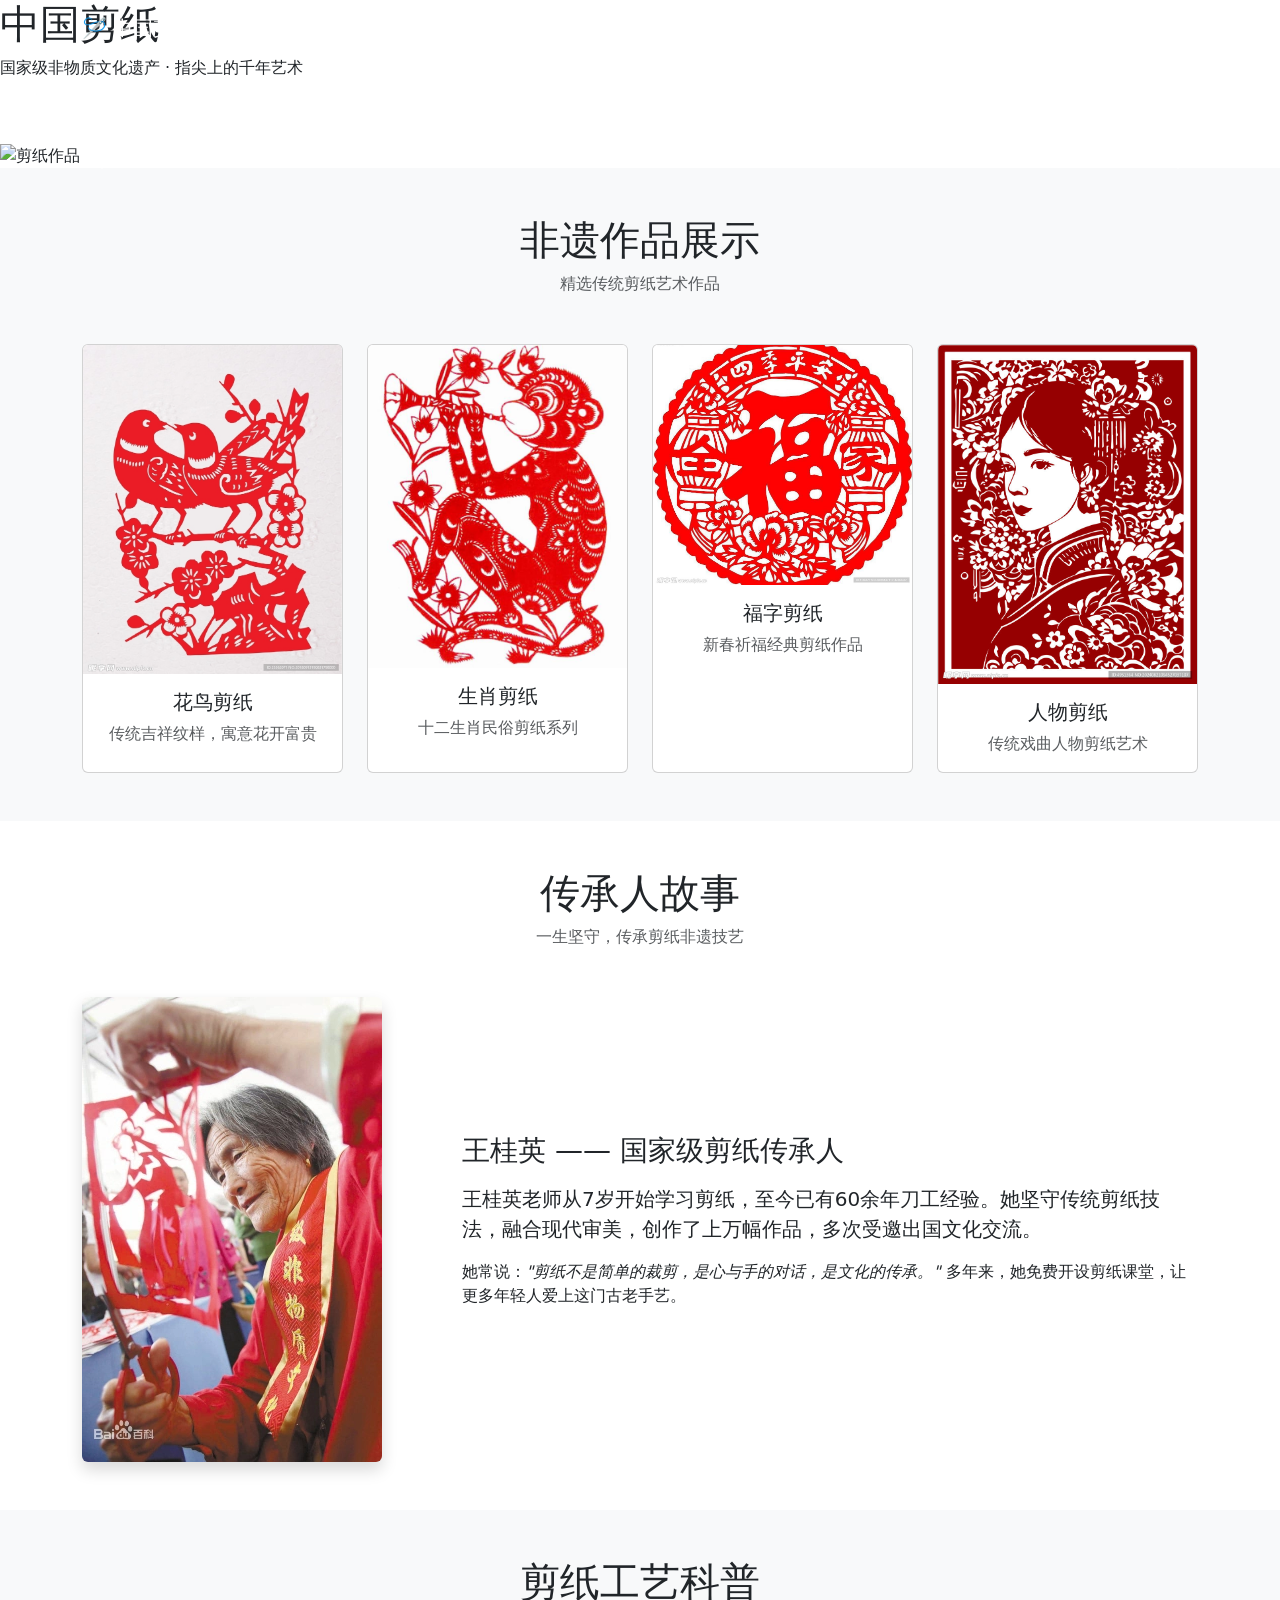
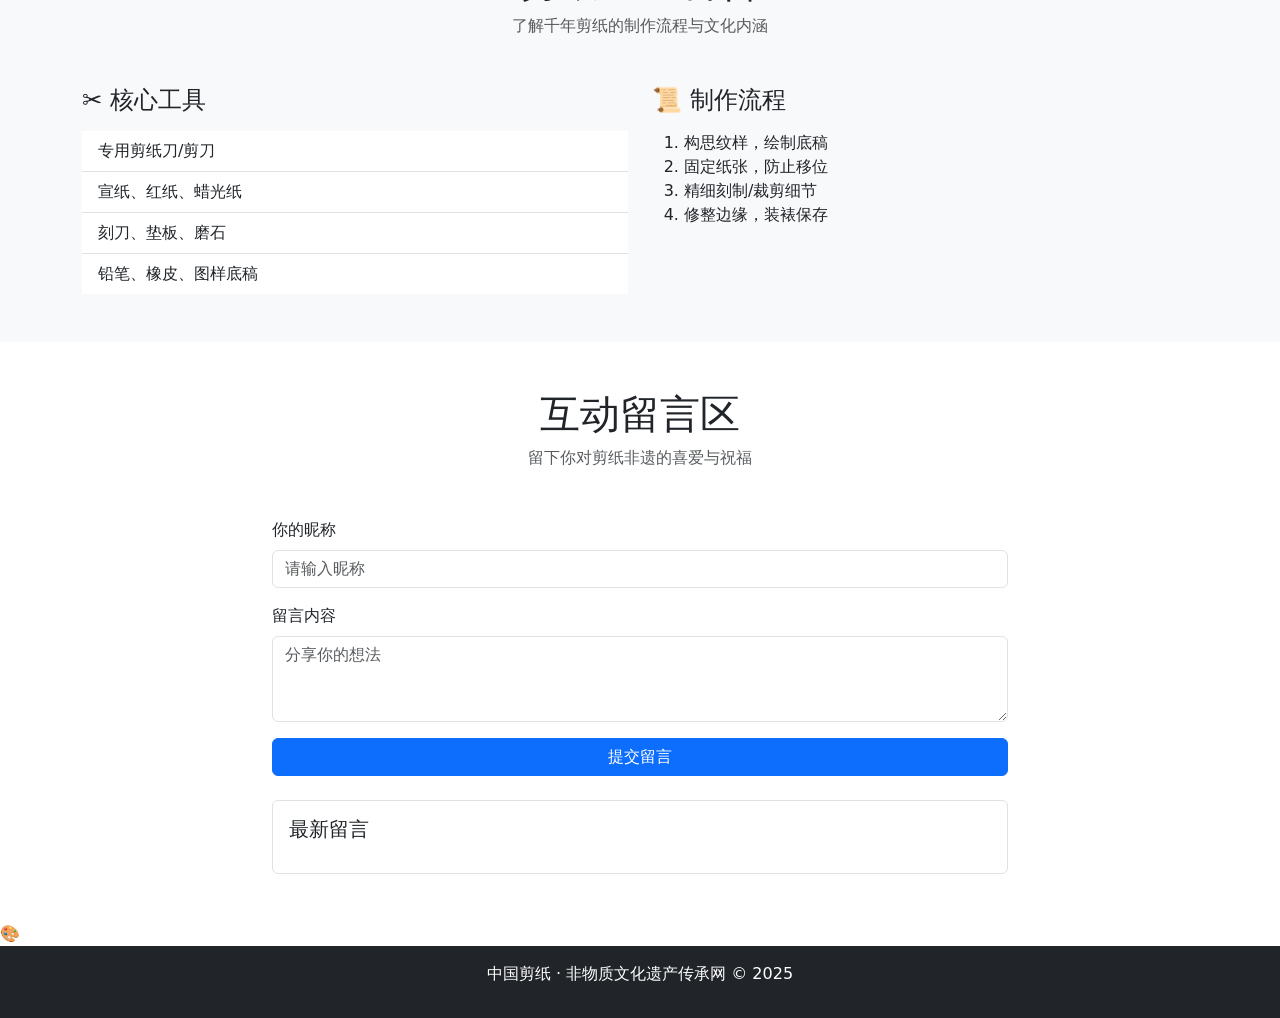
==== 小组作业/tupiam/index.html @ 7483144c "Add files via upload" ====
<!DOCTYPE html>
<html lang="zh-CN">

<head>
    <meta charset="UTF-8">
    <meta name="viewport" content="width=device-width, initial-scale=1.0">
    <title>中国剪纸 - 国家级非物质文化遗产</title>
    <!-- Bootstrap CSS CDN -->
    <link href="https://cdn.jsdelivr.net/npm/bootstrap@5.3.0/dist/css/bootstrap.min.css" rel="stylesheet">
    <!-- 自定义样式 -->
    <link rel="stylesheet" href="style.css">
</head>

<body>
    <!-- 欢迎界面 -->
    <div class="welcome-screen" id="welcomeScreen">
        <div class="loader"></div>
        <h1 class="welcome-title">中国剪纸</h1>
        <p class="welcome-subtitle">国家级非物质文化遗产 · 指尖上的千年艺术</p>
    </div>

    <!-- 导航栏 -->
    <nav id="navbar" class="navbar navbar-expand-lg navbar-dark fixed-top">
        <div class="container">
            <a class="navbar-brand" href="#home">🪡 中国剪纸</a>
            <button class="navbar-toggler" type="button" data-bs-toggle="collapse" data-bs-target="#navMenu">
                <span class="navbar-toggler-icon"></span>
            </button>
            <div class="collapse navbar-collapse" id="navMenu">
                <ul class="navbar-nav mx-auto">
                    <li class="nav-item"><a class="nav-link" href="#home">首页</a></li>
                    <li class="nav-item"><a class="nav-link" href="#works">作品展示</a></li>
                    <li class="nav-item"><a class="nav-link" href="#inheritor">传承人故事</a></li>
                    <li class="nav-item"><a class="nav-link" href="#craft">工艺科普</a></li>
                    <li class="nav-item"><a class="nav-link" href="#message">留言区</a></li>
                </ul>
            </div>
        </div>
    </nav>

    <!-- 首页轮播图 -->
    <section id="home" class="pt-5">
        <div id="carousel" class="carousel slide carousel-fade" data-bs-ride="carousel">
            <div class="carousel-inner">
                <div class="carousel-item active">
                    <img src="https://picsum.photos/id/104/1920/700" class="d-block w-100" alt="剪纸作品">
                    <div class="carousel-caption d-none d-md-block">
                        <h2>指尖生花 · 中国剪纸</h2>
                        <p>一把剪刀，一张红纸，传承千年的民间艺术</p>
                    </div>
                </div>
                <div class="carousel-item">
                    <img src="https://picsum.photos/id/111/1920/700" class="d-block w-100" alt="剪纸工艺">
                    <div class="carousel-caption d-none d-md-block">
                        <h2>匠心传承</h2>
                        <p>非物质文化遗产，守护民间艺术之美</p>
                    </div>
                </div>
                <div class="carousel-item">
                    <img src="https://picsum.photos/id/106/1920/700" class="d-block w-100" alt="剪纸文化">
                    <div class="carousel-caption d-none d-md-block">
                        <h2>文化瑰宝</h2>
                        <p>剪纸艺术，刻在中国人骨子里的浪漫</p>
                    </div>
                </div>
            </div>
            <button class="carousel-control-prev" type="button" data-bs-target="#carousel" data-bs-slide="prev">
                <span class="carousel-control-prev-icon"></span>
            </button>
            <button class="carousel-control-next" type="button" data-bs-target="#carousel" data-bs-slide="next">
                <span class="carousel-control-next-icon"></span>
            </button>
        </div>
    </section>

    <!-- 作品展示 -->
    <section id="works" class="py-5 bg-light">
        <div class="container">
            <div class="text-center mb-5">
                <h2 class="display-6">非遗作品展示</h2>
                <p class="text-muted">精选传统剪纸艺术作品</p>
            </div>
            <div class="row g-4">
                <!-- 卡片组件 -->
                <div class="col-lg-3 col-md-6 col-sm-12">
                    <div class="card work-card h-100">
                        <img src=" 25362071_190831798000_2 (1).jpg" class="card-img-top" alt="剪纸">
                        <div class="card-body text-center">
                            <h5 class="card-title">花鸟剪纸</h5>
                            <p class="card-text text-muted">传统吉祥纹样，寓意花开富贵</p>
                        </div>
                    </div>
                </div>
                <div class="col-lg-3 col-md-6 col-sm-12">
                    <div class="card work-card h-100">
                        <img src=" 142643K03-42.jpg" class="card-img-top" alt="剪纸">
                        <div class="card-body text-center">
                            <h5 class="card-title">生肖剪纸</h5>
                            <p class="card-text text-muted">十二生肖民俗剪纸系列</p>
                        </div>
                    </div>
                </div>
                <div class="col-lg-3 col-md-6 col-sm-12">
                    <div class="card work-card h-100">
                        <img src=" 3166677_110124019_2.jpg" class="card-img-top" alt="剪纸">
                        <div class="card-body text-center">
                            <h5 class="card-title">福字剪纸</h5>
                            <p class="card-text text-muted">新春祈福经典剪纸作品</p>
                        </div>
                    </div>
                </div>
                <div class="col-lg-3 col-md-6 col-sm-12">
                    <div class="card work-card h-100">
                        <img src=" 4951364_094527037107_2.jpg" class="card-img-top" alt="剪纸">
                        <div class="card-body text-center">
                            <h5 class="card-title">人物剪纸</h5>
                            <p class="card-text text-muted">传统戏曲人物剪纸艺术</p>
                        </div>
                    </div>
                </div>
            </div>
        </div>
    </section>

    <!-- 传承人故事 -->
    <section id="inheritor" class="py-5">
        <div class="container">
            <div class="text-center mb-5">
                <h2 class="display-6">传承人故事</h2>
                <p class="text-muted">一生坚守，传承剪纸非遗技艺</p>
            </div>
            <div class="row align-items-center">
                <div class="col-md-4">
                    <img src=" 9f1011b307df88cfd8335ac0.webp" class="img-fluid rounded shadow" alt="传承人">
                </div>
                <div class="col-md-8 mt-4 mt-md-0">
                    <h3>王桂英 —— 国家级剪纸传承人</h3>
                    <p class="lead mt-3">
                        王桂英老师从7岁开始学习剪纸，至今已有60余年刀工经验。她坚守传统剪纸技法，融合现代审美，创作了上万幅作品，多次受邀出国文化交流。
                    </p>
                    <p>
                        她常说：<em>"剪纸不是简单的裁剪，是心与手的对话，是文化的传承。"</em> 多年来，她免费开设剪纸课堂，让更多年轻人爱上这门古老手艺。
                    </p>
                </div>
            </div>
        </div>
    </section>

    <!-- 工艺科普 -->
    <section id="craft" class="py-5 bg-light">
        <div class="container">
            <div class="text-center mb-5">
                <h2 class="display-6">剪纸工艺科普</h2>
                <p class="text-muted">了解千年剪纸的制作流程与文化内涵</p>
            </div>
            <div class="row">
                <div class="col-md-6">
                    <h4>✂️ 核心工具</h4>
                    <ul class="list-group list-group-flush mt-3">
                        <li class="list-group-item">专用剪纸刀/剪刀</li>
                        <li class="list-group-item">宣纸、红纸、蜡光纸</li>
                        <li class="list-group-item">刻刀、垫板、磨石</li>
                        <li class="list-group-item">铅笔、橡皮、图样底稿</li>
                    </ul>
                </div>
                <div class="col-md-6">
                    <h4>📜 制作流程</h4>
                    <ol class="mt-3">
                        <li>构思纹样，绘制底稿</li>
                        <li>固定纸张，防止移位</li>
                        <li>精细刻制/裁剪细节</li>
                        <li>修整边缘，装裱保存</li>
                    </ol>
                </div>
            </div>
        </div>
    </section>

    <!-- 互动留言区 -->
    <section id="message" class="py-5">
        <div class="container">
            <div class="text-center mb-5">
                <h2 class="display-6">互动留言区</h2>
                <p class="text-muted">留下你对剪纸非遗的喜爱与祝福</p>
            </div>
            <div class="row justify-content-center">
                <div class="col-md-8">
                    <!-- 表单组件 -->
                    <form id="messageForm" class="mb-4">
                        <div class="mb-3">
                            <label class="form-label">你的昵称</label>
                            <input type="text" id="name" class="form-control" placeholder="请输入昵称">
                        </div>
                        <div class="mb-3">
                            <label class="form-label">留言内容</label>
                            <textarea id="content" class="form-control" rows="3" placeholder="分享你的想法"></textarea>
                        </div>
                        <button type="submit" class="btn btn-primary w-100">提交留言</button>
                    </form>

                    <!-- 留言展示区 -->
                    <div id="messageList" class="border p-3 rounded">
                        <h5 class="mb-3">最新留言</h5>
                        <div id="msgContainer"></div>
                    </div>
                </div>
            </div>
        </div>
    </section>

    <!-- 图片放大模态框 -->
    <div class="modal fade" id="imgModal" tabindex="-1">
        <div class="modal-dialog modal-lg modal-dialog-centered">
            <div class="modal-content">
                <div class="modal-body text-center p-0">
                    <img id="modalImg" src="" class="img-fluid w-100" alt="放大预览">
                </div>
            </div>
        </div>
    </div>
    <!-- 彩蛋元素 -->
    <div class="egg-container">
        <div class="egg-icon" id="eggIcon">
            🎨
        </div>
    </div>

    <!-- 图片放大模态框 -->
    <div class="modal fade" id="imgModal" tabindex="-1">
        <div class="modal-dialog modal-lg modal-dialog-centered">
            <div class="modal-content">
                <div class="modal-body text-center p-0">
                    <img id="modalImg" src="" class="img-fluid w-100" alt="放大预览">
                </div>
            </div>
        </div>
    </div>

    <!-- 彩蛋模态框 -->
    <div class="modal fade" id="eggModal" tabindex="-1">
        <div class="modal-dialog modal-md modal-dialog-centered">
            <div class="modal-content">
                <div class="modal-header">
                    <h5 class="modal-title">🎉 特别版</h5>
                    <button type="button" class="btn-close" data-bs-dismiss="modal" aria-label="Close"></button>
                </div>
                <div class="modal-body text-center p-0">
                    <img id="eggImg" src="8918549_224311305106_2.jpg" class="img-fluid w-100" alt="彩蛋图片">
                    <p class="mt-3 text-muted">非遗剪纸隐藏款 · 百鸟朝凤</p>
                </div>
            </div>
        </div>
    </div>
    <!-- 页脚 -->
    <footer class="bg-dark text-white text-center py-3">
        <p>中国剪纸 · 非物质文化遗产传承网 &copy; 2025</p>
    </footer>

    <!-- Bootstrap JS -->
    <script src="https://cdn.jsdelivr.net/npm/bootstrap@5.3.0/dist/js/bootstrap.bundle.min.js"></script>
    <!-- 自定义JS -->
    <script src="script.js"></script>
</body>

</html>
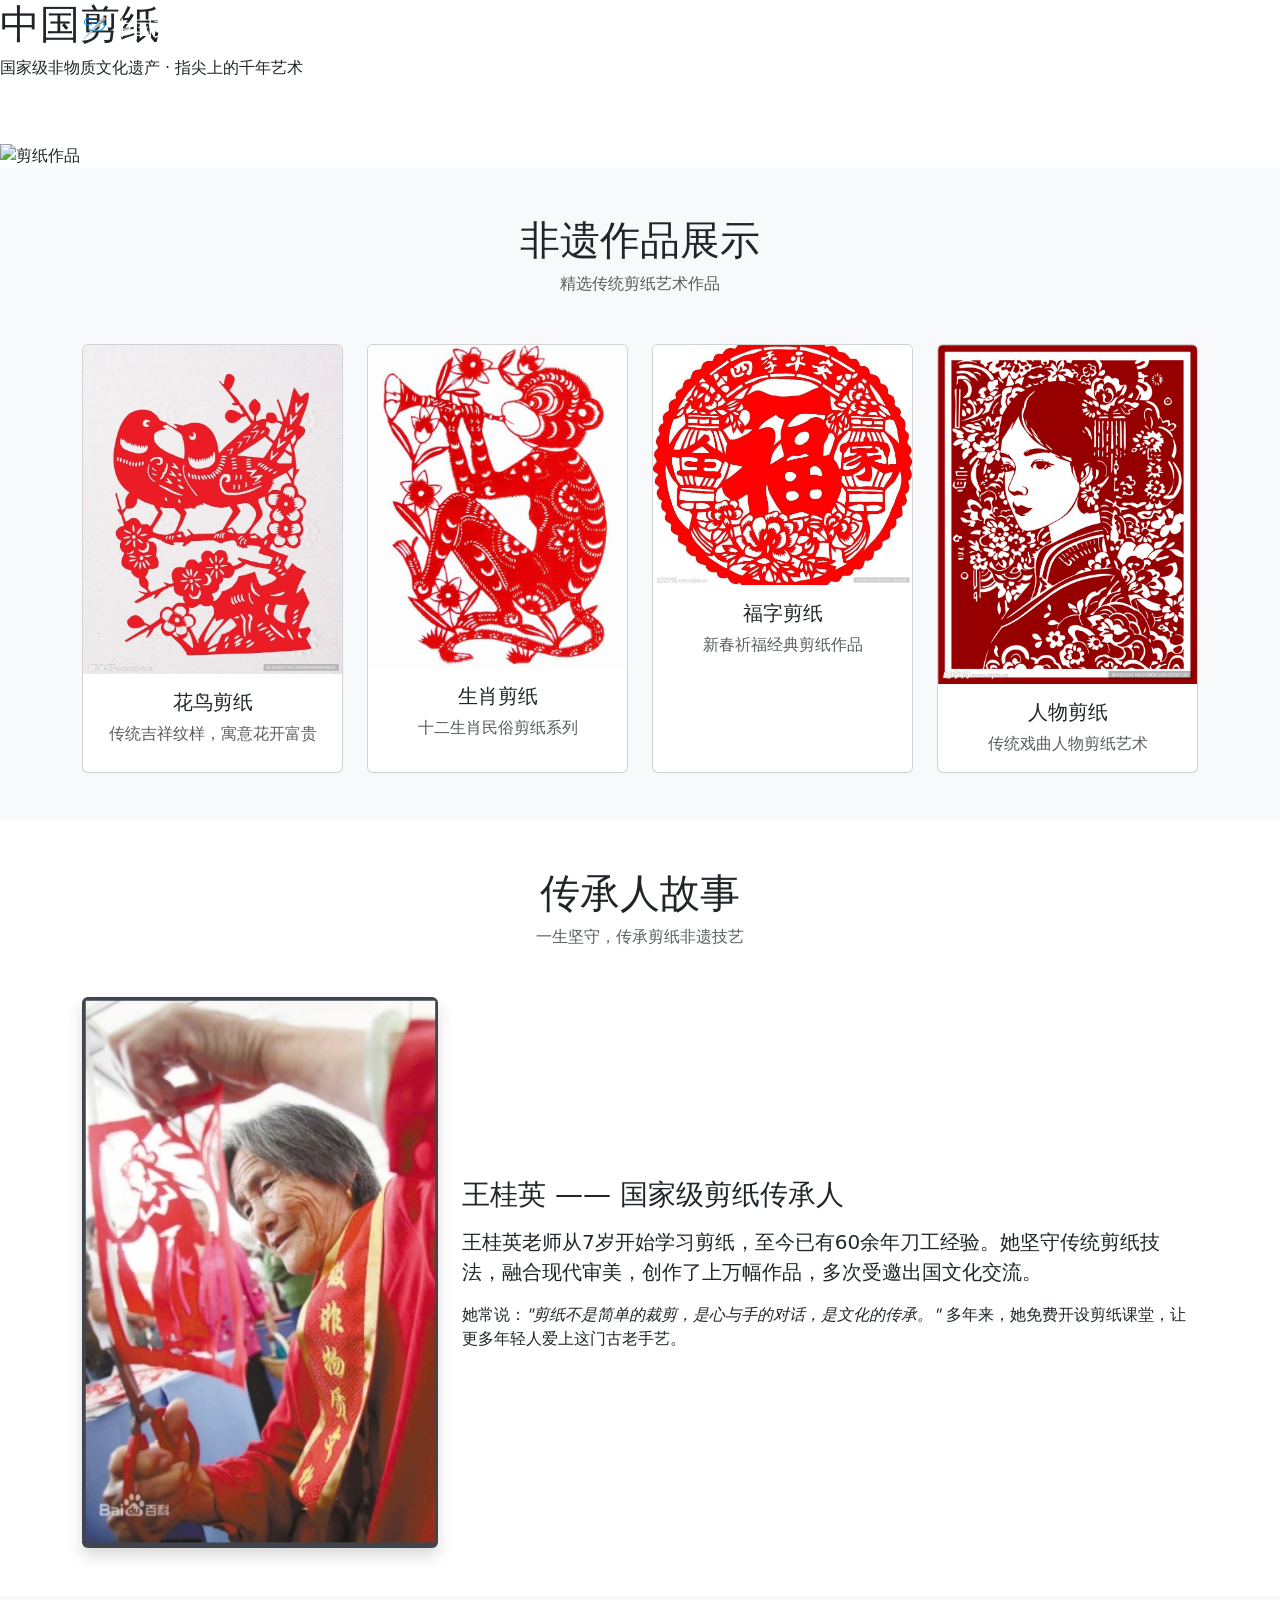
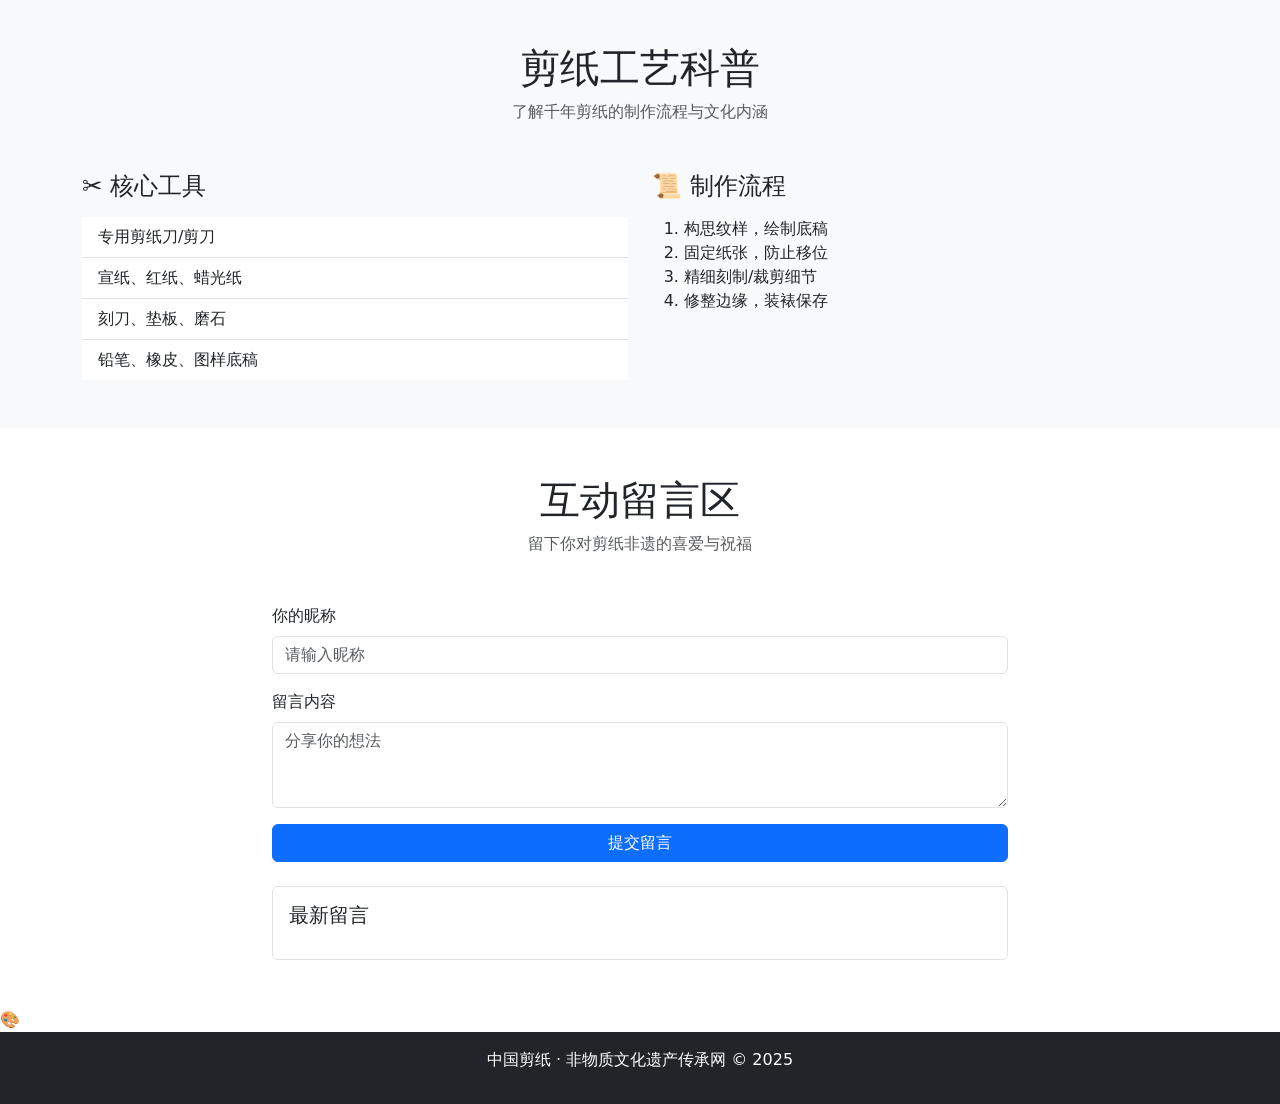
==== commit 7e81c3ee: "Update index.html" ====
--- a/小组作业/tupiam/index.html
+++ b/小组作业/tupiam/index.html
@@ -84,7 +84,7 @@
                 <!-- 卡片组件 -->
                 <div class="col-lg-3 col-md-6 col-sm-12">
                     <div class="card work-card h-100">
-                        <img src=" 25362071_190831798000_2 (1).jpg" class="card-img-top" alt="剪纸">
+                        <img src="25362071_190831798000_2 (1).jpg" class="card-img-top" alt="剪纸">
                         <div class="card-body text-center">
                             <h5 class="card-title">花鸟剪纸</h5>
                             <p class="card-text text-muted">传统吉祥纹样，寓意花开富贵</p>
@@ -93,7 +93,7 @@
                 </div>
                 <div class="col-lg-3 col-md-6 col-sm-12">
                     <div class="card work-card h-100">
-                        <img src=" 142643K03-42.jpg" class="card-img-top" alt="剪纸">
+                        <img src="142643K03-42.jpg" class="card-img-top" alt="剪纸">
                         <div class="card-body text-center">
                             <h5 class="card-title">生肖剪纸</h5>
                             <p class="card-text text-muted">十二生肖民俗剪纸系列</p>
@@ -102,7 +102,7 @@
                 </div>
                 <div class="col-lg-3 col-md-6 col-sm-12">
                     <div class="card work-card h-100">
-                        <img src=" 3166677_110124019_2.jpg" class="card-img-top" alt="剪纸">
+                        <img src="3166677_110124019_2.jpg" class="card-img-top" alt="剪纸">
                         <div class="card-body text-center">
                             <h5 class="card-title">福字剪纸</h5>
                             <p class="card-text text-muted">新春祈福经典剪纸作品</p>
@@ -111,7 +111,7 @@
                 </div>
                 <div class="col-lg-3 col-md-6 col-sm-12">
                     <div class="card work-card h-100">
-                        <img src=" 4951364_094527037107_2.jpg" class="card-img-top" alt="剪纸">
+                        <img src="4951364_094527037107_2.jpg" class="card-img-top" alt="剪纸">
                         <div class="card-body text-center">
                             <h5 class="card-title">人物剪纸</h5>
                             <p class="card-text text-muted">传统戏曲人物剪纸艺术</p>
@@ -131,7 +131,7 @@
             </div>
             <div class="row align-items-center">
                 <div class="col-md-4">
-                    <img src=" 9f1011b307df88cfd8335ac0.webp" class="img-fluid rounded shadow" alt="传承人">
+                    <img src="wang.jpeg" class="img-fluid rounded shadow" alt="传承人">
                 </div>
                 <div class="col-md-8 mt-4 mt-md-0">
                     <h3>王桂英 —— 国家级剪纸传承人</h3>
@@ -262,4 +262,4 @@
     <script src="script.js"></script>
 </body>
 
-</html>+</html>
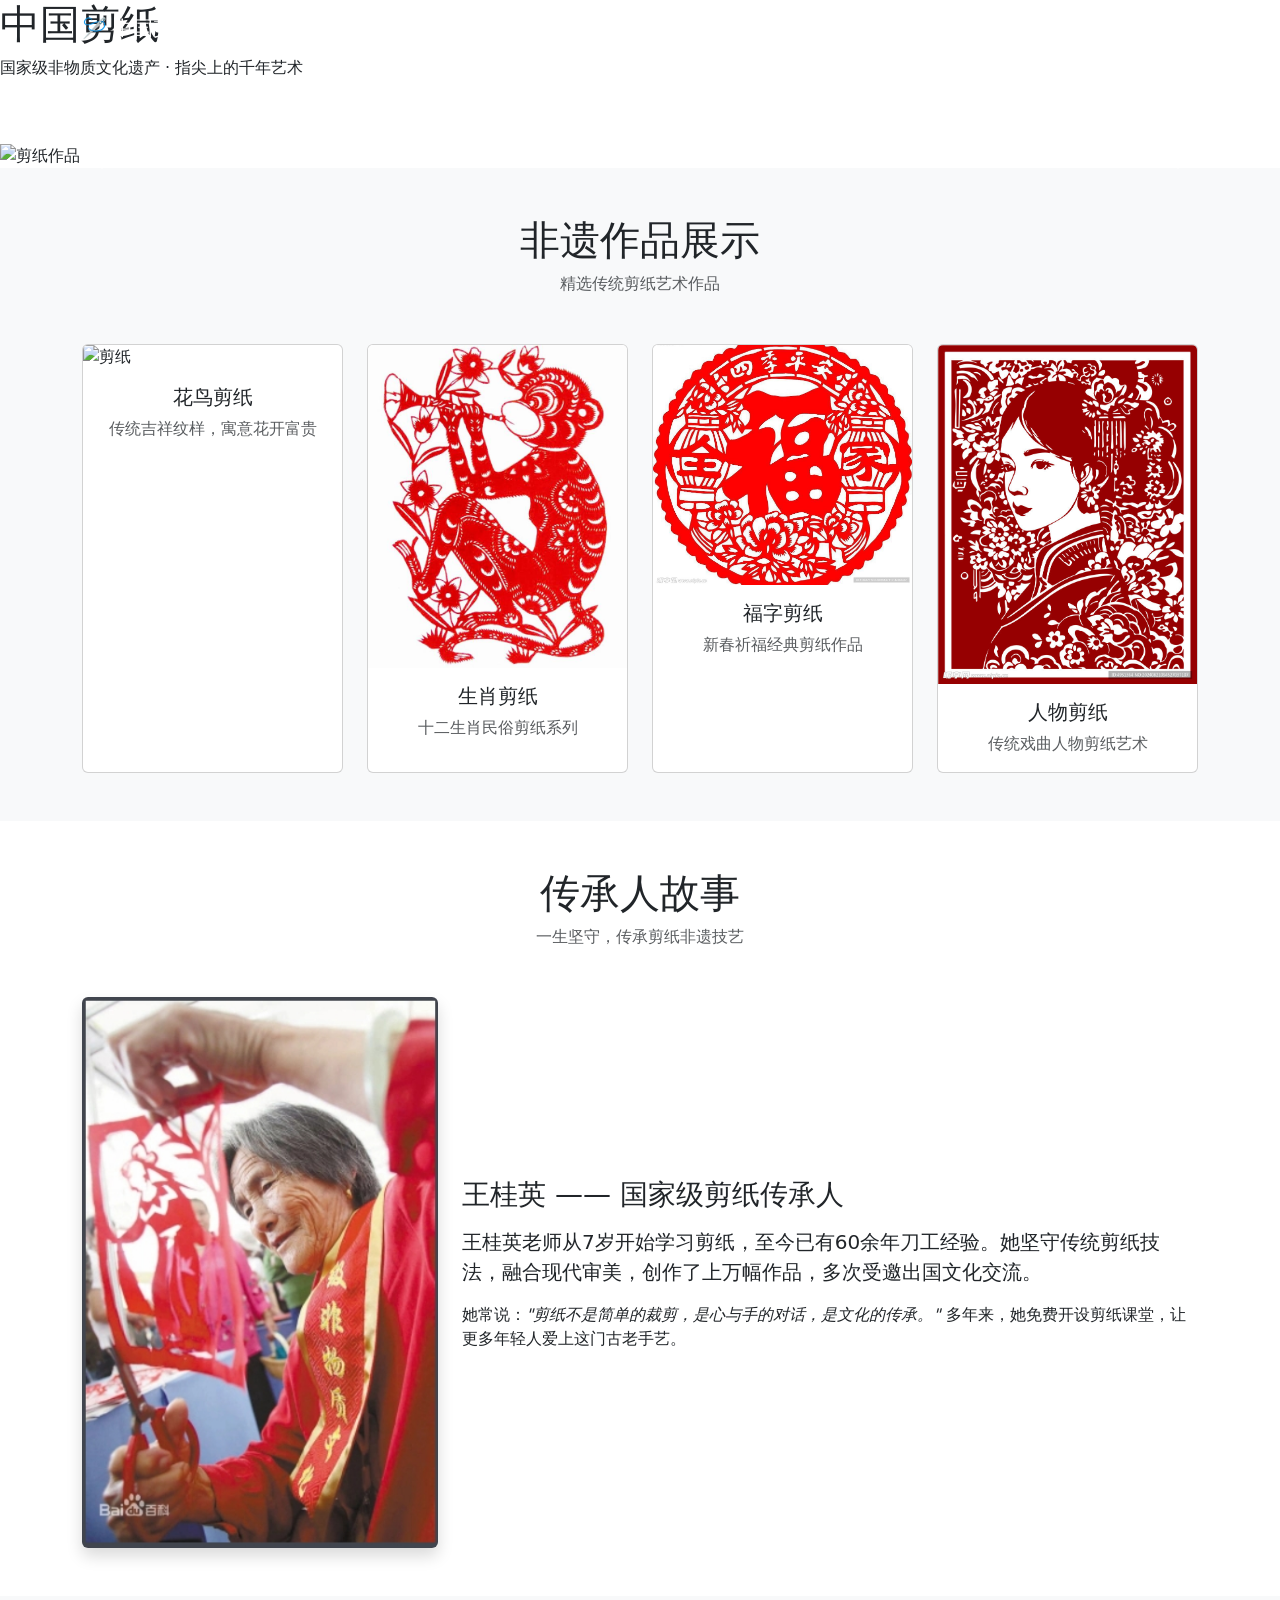
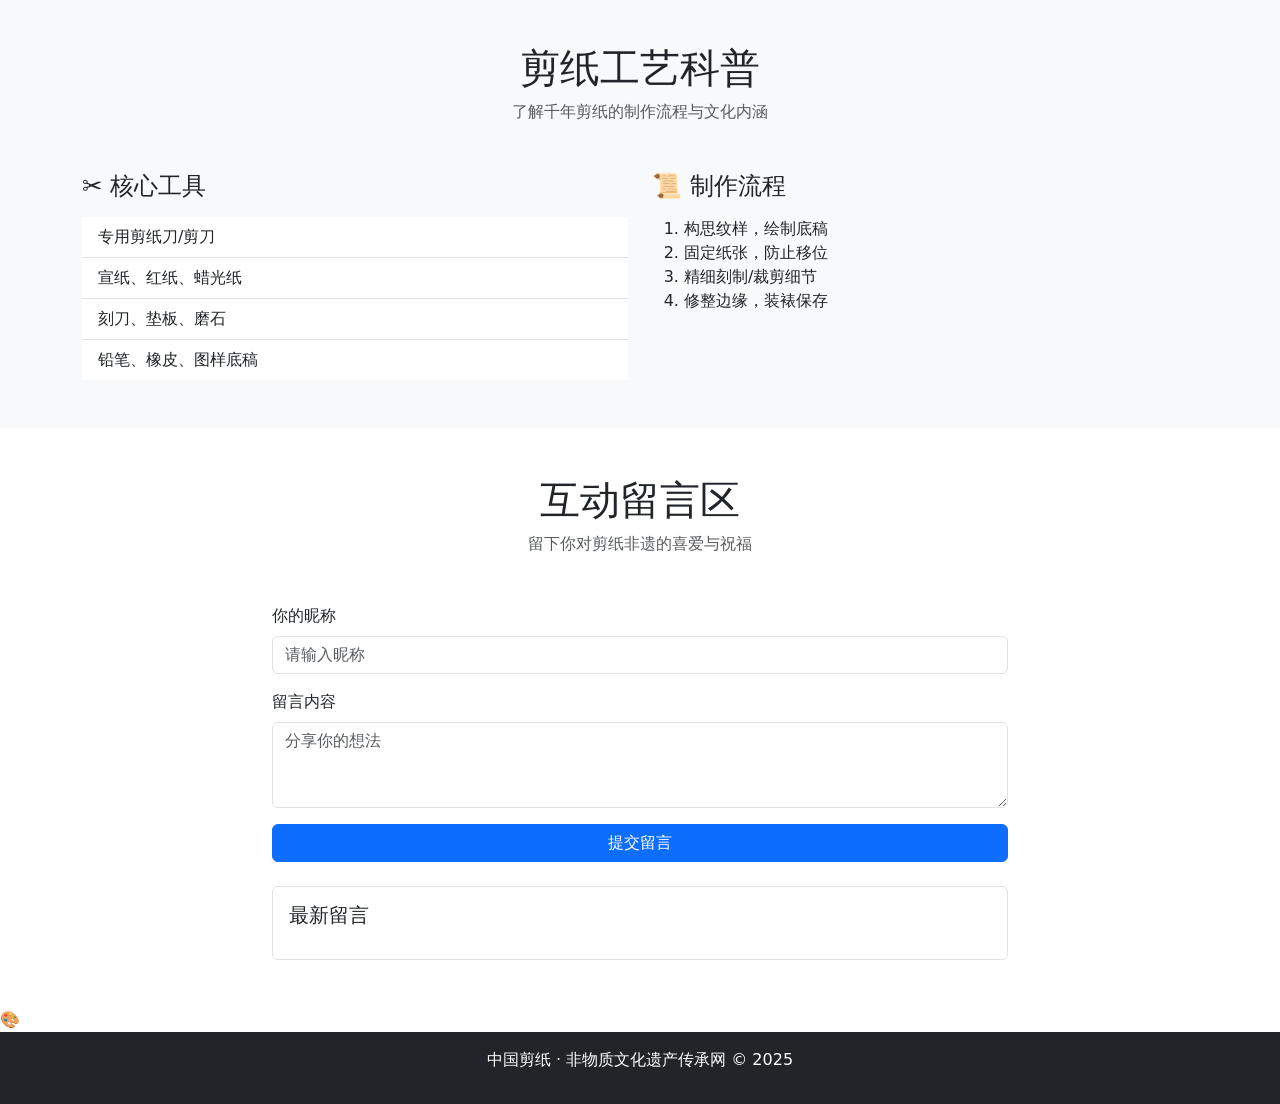
==== commit de91d5a6: "Update index.html" ====
--- a/小组作业/tupiam/index.html
+++ b/小组作业/tupiam/index.html
@@ -84,7 +84,7 @@
                 <!-- 卡片组件 -->
                 <div class="col-lg-3 col-md-6 col-sm-12">
                     <div class="card work-card h-100">
-                        <img src="25362071_190831798000_2 (1).jpg" class="card-img-top" alt="剪纸">
+                        <img src="25362071_190831798000_2(1).jpg" class="card-img-top" alt="剪纸">
                         <div class="card-body text-center">
                             <h5 class="card-title">花鸟剪纸</h5>
                             <p class="card-text text-muted">传统吉祥纹样，寓意花开富贵</p>
@@ -131,7 +131,7 @@
             </div>
             <div class="row align-items-center">
                 <div class="col-md-4">
-                    <img src="wang.jpeg" class="img-fluid rounded shadow" alt="传承人">
+                    <img src="wang.jpg" class="img-fluid rounded shadow" alt="传承人">
                 </div>
                 <div class="col-md-8 mt-4 mt-md-0">
                     <h3>王桂英 —— 国家级剪纸传承人</h3>
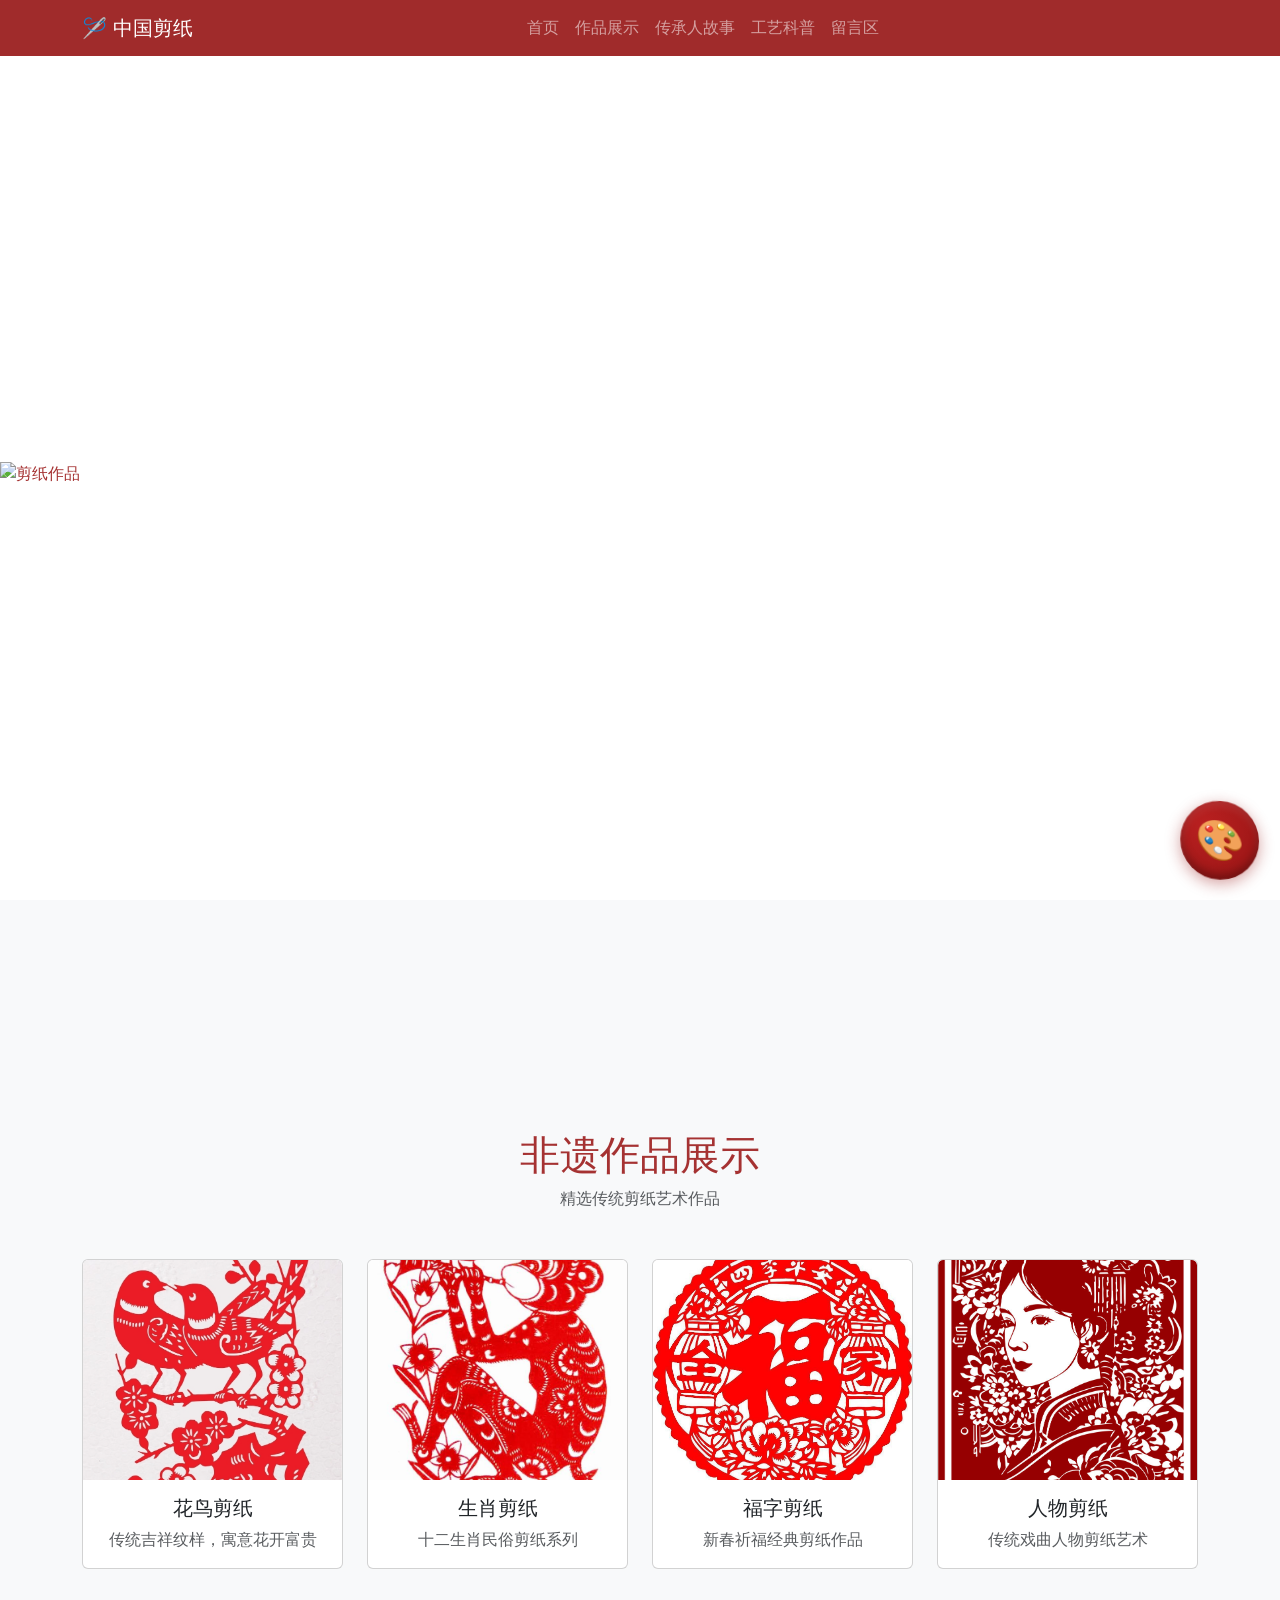
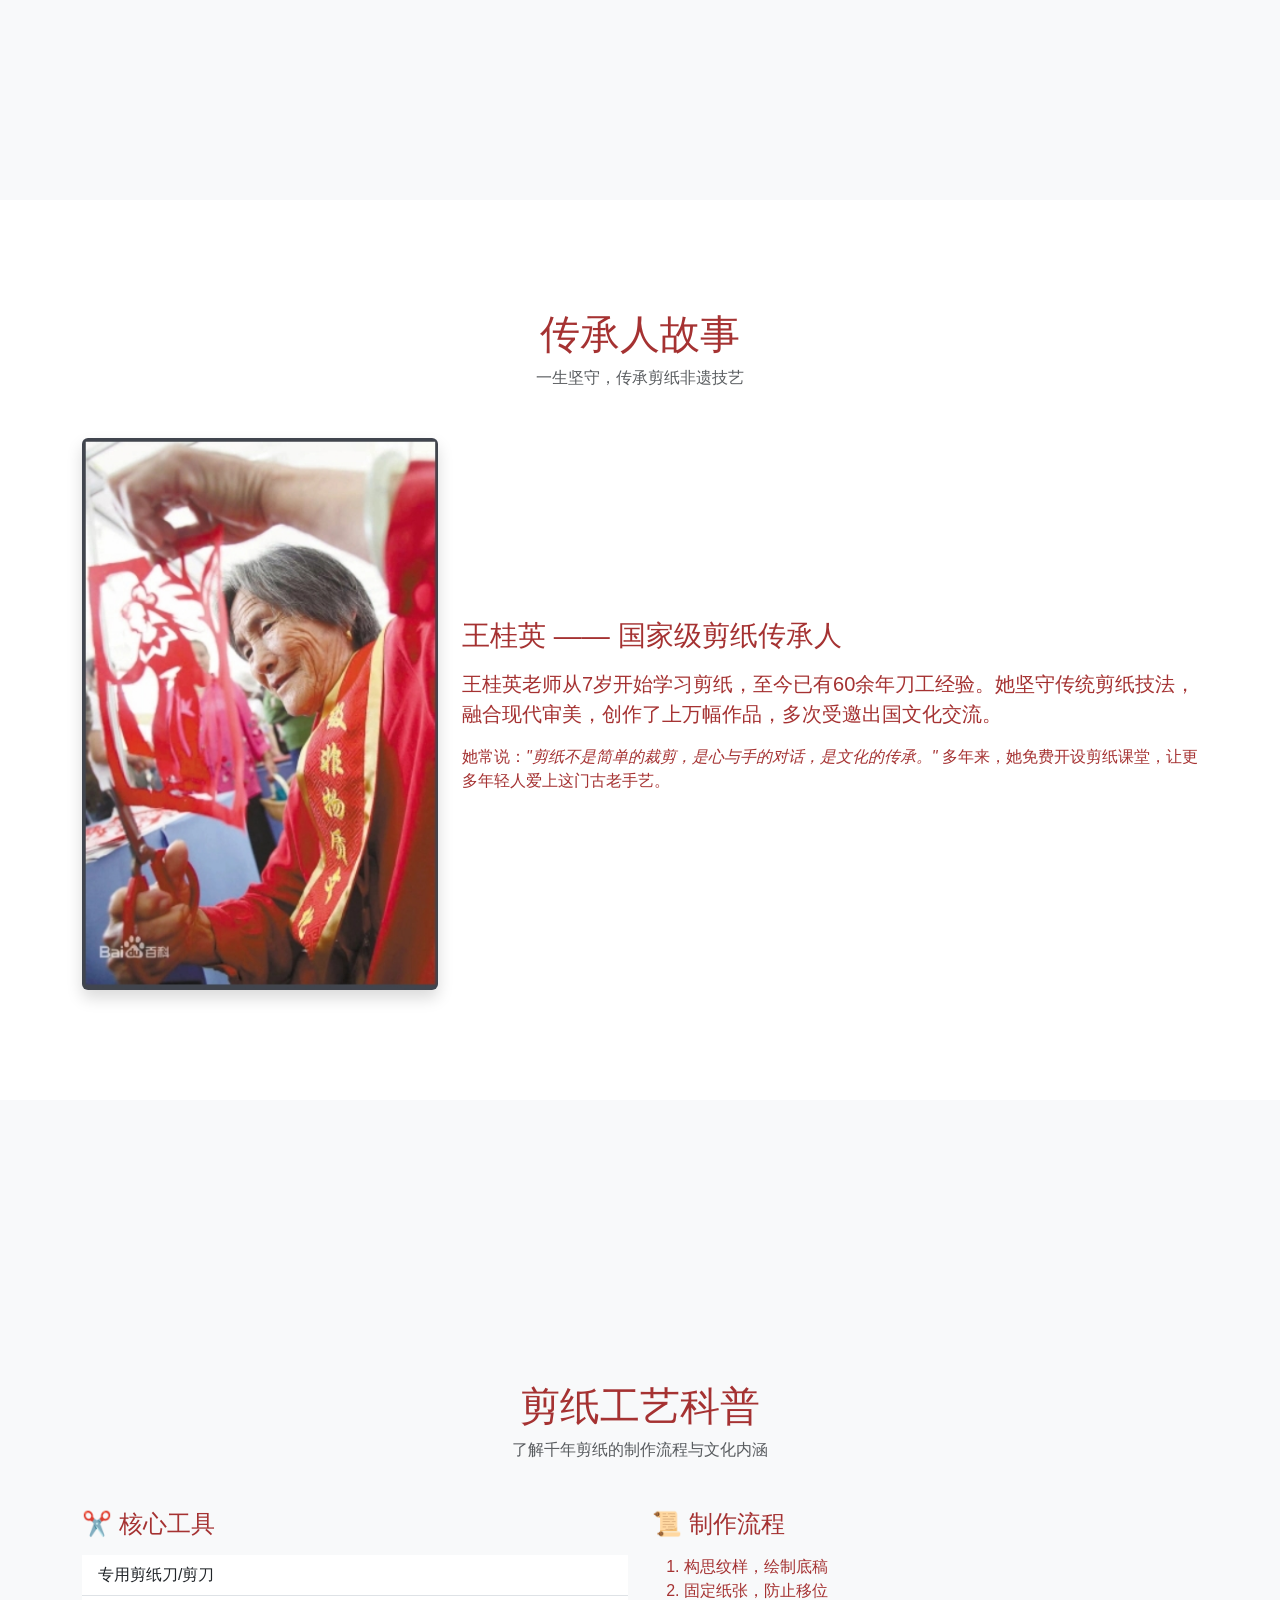
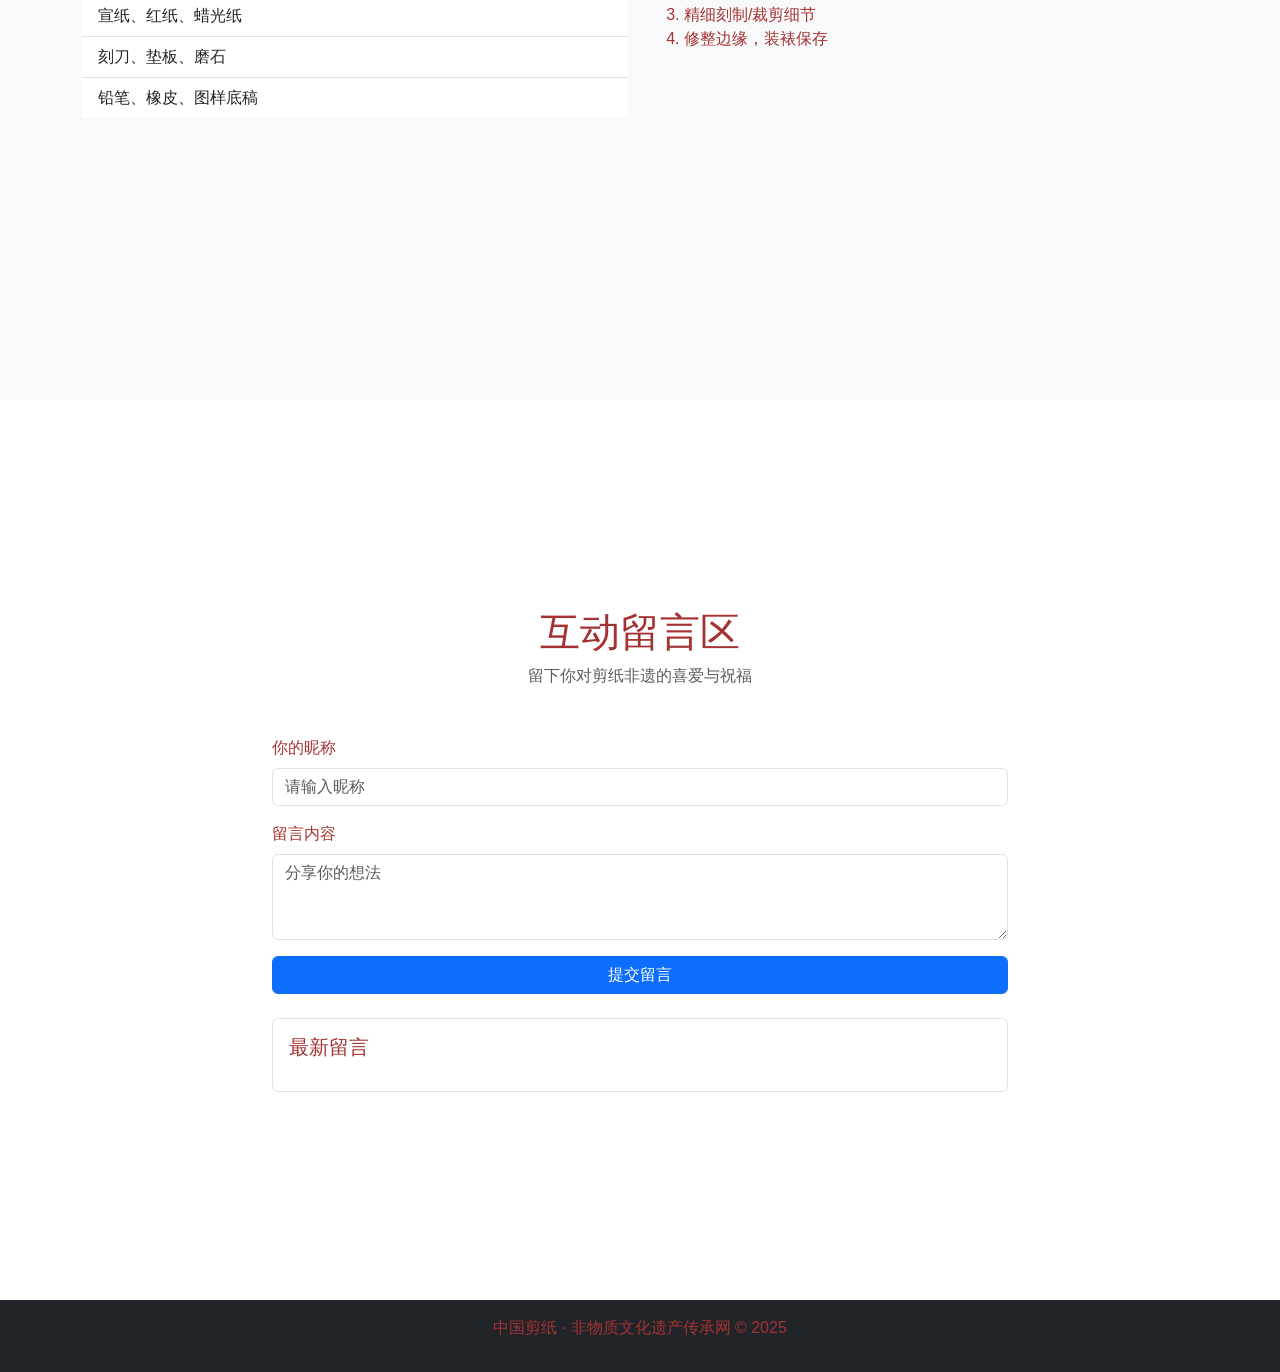
==== commit fb07cb9e: "Add files via upload" ====
--- a/小组作业/tupiam/index.html
+++ b/小组作业/tupiam/index.html
@@ -84,7 +84,7 @@
                 <!-- 卡片组件 -->
                 <div class="col-lg-3 col-md-6 col-sm-12">
                     <div class="card work-card h-100">
-                        <img src="25362071_190831798000_2(1).jpg" class="card-img-top" alt="剪纸">
+                        <img src=" 25362071_190831798000_2 (1).jpg" class="card-img-top" alt="剪纸">
                         <div class="card-body text-center">
                             <h5 class="card-title">花鸟剪纸</h5>
                             <p class="card-text text-muted">传统吉祥纹样，寓意花开富贵</p>
@@ -93,7 +93,7 @@
                 </div>
                 <div class="col-lg-3 col-md-6 col-sm-12">
                     <div class="card work-card h-100">
-                        <img src="142643K03-42.jpg" class="card-img-top" alt="剪纸">
+                        <img src=" 142643K03-42.jpg" class="card-img-top" alt="剪纸">
                         <div class="card-body text-center">
                             <h5 class="card-title">生肖剪纸</h5>
                             <p class="card-text text-muted">十二生肖民俗剪纸系列</p>
@@ -102,7 +102,7 @@
                 </div>
                 <div class="col-lg-3 col-md-6 col-sm-12">
                     <div class="card work-card h-100">
-                        <img src="3166677_110124019_2.jpg" class="card-img-top" alt="剪纸">
+                        <img src=" 3166677_110124019_2.jpg" class="card-img-top" alt="剪纸">
                         <div class="card-body text-center">
                             <h5 class="card-title">福字剪纸</h5>
                             <p class="card-text text-muted">新春祈福经典剪纸作品</p>
@@ -111,7 +111,7 @@
                 </div>
                 <div class="col-lg-3 col-md-6 col-sm-12">
                     <div class="card work-card h-100">
-                        <img src="4951364_094527037107_2.jpg" class="card-img-top" alt="剪纸">
+                        <img src=" 4951364_094527037107_2.jpg" class="card-img-top" alt="剪纸">
                         <div class="card-body text-center">
                             <h5 class="card-title">人物剪纸</h5>
                             <p class="card-text text-muted">传统戏曲人物剪纸艺术</p>
@@ -131,7 +131,7 @@
             </div>
             <div class="row align-items-center">
                 <div class="col-md-4">
-                    <img src="wang.jpg" class="img-fluid rounded shadow" alt="传承人">
+                    <img src="wang.jpeg" class="img-fluid rounded shadow" alt="传承人">
                 </div>
                 <div class="col-md-8 mt-4 mt-md-0">
                     <h3>王桂英 —— 国家级剪纸传承人</h3>
@@ -262,4 +262,4 @@
     <script src="script.js"></script>
 </body>
 
-</html>
+</html>
--- a/小组作业/tupiam/style.css
+++ b/小组作业/tupiam/style.css
@@ -0,0 +1,242 @@
+/* 全局样式 */
+* {
+    scroll-behavior: smooth;
+    color: #a53232;
+}
+
+body {
+    font-family: "Microsoft YaHei", sans-serif;
+    color: #a53232;
+}
+
+/* 导航栏滚动特效样式 */
+#navbar {
+    transition: all 0.4s ease;
+    background-color: rgba(150, 20, 20, 0.9);
+    z-index: 9999;
+}
+
+#navbar.scrolled {
+    background-color: #961414;
+    box-shadow: 0 2px 10px rgba(0, 0, 0, 0.2);
+}
+
+/* 作品卡片hover效果 */
+.work-card {
+    transition: transform 0.3s ease;
+    cursor: pointer;
+    overflow: hidden;
+}
+
+.work-card:hover {
+    transform: translateY(-8px);
+    box-shadow: 0 8px 15px rgba(206, 11, 11, 0.918);
+}
+
+.work-card img {
+    height: 220px;
+    object-fit: cover;
+}
+
+/* 间距优化 */
+section {
+    min-height: 100vh;
+    display: flex;
+    align-items: center;
+}
+
+/* 欢迎界面样式 */
+.welcome-screen {
+    position: fixed;
+    top: 0;
+    left: 0;
+    width: 100%;
+    height: 100%;
+    background-color: #961414;
+    display: flex;
+    flex-direction: column;
+    justify-content: center;
+    align-items: center;
+    z-index: 99999;
+    transition: opacity 1s ease, visibility 1s ease;
+}
+
+.welcome-screen.hidden {
+    opacity: 0;
+    visibility: hidden;
+}
+
+.welcome-title {
+    font-size: 4rem;
+    color: #d30808;
+    margin-bottom: 1rem;
+    text-shadow: 0 0 20px rgba(255, 255, 255, 0.5);
+    animation: fadeInUp 1.5s ease;
+    color: #961414;
+}
+
+.welcome-subtitle {
+    font-size: 1.2rem;
+    color: #fff;
+    opacity: 0.8;
+    animation: fadeInUp 2s ease;
+}
+
+.loader {
+    width: 60px;
+    height: 60px;
+    border: 5px solid rgba(255, 255, 255, 0.3);
+    border-radius: 50%;
+    border-top-color: #fff;
+    animation: spin 1s linear infinite, fadeIn 2s ease;
+    margin-bottom: 2rem;
+}
+
+/* 动画定义 */
+@keyframes spin {
+    to {
+        transform: rotate(360deg);
+    }
+}
+
+@keyframes fadeIn {
+    from {
+        opacity: 0;
+    }
+
+    to {
+        opacity: 1;
+    }
+}
+
+@keyframes fadeInUp {
+    from {
+        opacity: 0;
+        transform: translateY(30px);
+    }
+
+    to {
+        opacity: 1;
+        transform: translateY(0);
+    }
+}
+/* 彩蛋样式 */
+.egg-container {
+  position: fixed;
+  bottom: 20px;
+  right: 20px;
+  z-index: 999;
+  
+}
+
+.egg-icon {
+  width: 60px;
+  height: 60px;
+  background-color: #961414;
+  border-radius: 50%;
+  display: flex;
+  align-items: center;
+  justify-content: center;
+  font-size: 2rem;
+  cursor: pointer;
+  box-shadow: 0 4px 15px rgba(150, 20, 20, 0.4);
+  transition: all 0.3s ease;
+  animation: bounce 2s infinite alternate;
+}
+
+.egg-icon:hover {
+  transform: scale(1.1);
+  box-shadow: 0 6px 20px rgba(150, 20, 20, 0.6);
+}
+
+/* 彩蛋弹跳动画 */
+@keyframes bounce {
+  from {
+    transform: translateY(0);
+  }
+  to {
+    transform: translateY(-10px);
+  }
+}
+
+/* 彩蛋模态框样式优化 */
+#eggModal .modal-content {
+  border: none;
+  box-shadow: 0 8px 30px rgba(0, 0, 0, 0.2);
+}
+
+#eggModal .modal-header {
+  background-color: #f8f9fa;
+  border-bottom: 1px solid #eee;
+}
+/* 彩蛋样式 - 3D 版本 */
+.egg-container {
+  position: fixed;
+  bottom: 20px;
+  right: 20px;
+  z-index: 999;
+  /* 添加透视效果，让 3D 变换更真实 */
+  perspective: 800px;
+}
+
+.egg-icon {
+  width: 80px;
+  height: 80px;
+  background: radial-gradient(circle at 30% 30%, #b92020, #961414); /* 渐变模拟 3D 光影 */
+  border-radius: 50%;
+  display: flex;
+  align-items: center;
+  justify-content: center;
+  font-size: 2.5rem;
+  cursor: pointer;
+  /* 3D 变换基础 */
+  transform-style: preserve-3d;
+  /* 初始 3D 旋转角度 */
+  transform: rotateX(10deg) rotateY(10deg);
+  /* 更立体的阴影 */
+  box-shadow: 
+    0 4px 15px rgba(150, 20, 20, 0.4),
+    inset 0 -5px 10px rgba(0, 0, 0, 0.3), /* 内阴影模拟凹陷 */
+    inset 0 5px 10px rgba(255, 255, 255, 0.1); /* 内高光模拟凸起 */
+  transition: all 0.5s ease;
+  animation: bounce3d 2s infinite alternate;
+}
+
+/* hover 时增强 3D 效果 */
+.egg-icon:hover {
+  /* 放大 + 3D 旋转 */
+  transform: rotateX(-10deg) rotateY(-10deg) scale(1.15);
+  /* 强化阴影，增强立体感 */
+  box-shadow: 
+    0 8px 25px rgba(150, 20, 20, 0.6),
+    inset 0 -8px 15px rgba(0, 0, 0, 0.4),
+    inset 0 8px 15px rgba(255, 255, 255, 0.15);
+}
+
+/* 3D 弹跳动画（带旋转） */
+@keyframes bounce3d {
+  from {
+    transform: rotateX(10deg) rotateY(10deg) translateY(0);
+  }
+  to {
+    transform: rotateX(10deg) rotateY(10deg) translateY(-15px);
+  }
+}
+
+/* 彩蛋模态框样式优化 */
+#eggModal .modal-content {
+  border: none;
+  box-shadow: 0 8px 30px rgba(0, 0, 0, 0.2);
+  /* 模态框也加轻微 3D 效果 */
+  transform: perspective(1000px) rotateX(2deg);
+  transition: transform 0.3s ease;
+}
+
+#eggModal .modal-content:hover {
+  transform: perspective(1000px) rotateX(0deg);
+}
+
+#eggModal .modal-header {
+  background-color: #f8f9fa;
+  border-bottom: 1px solid #eee;
+}
